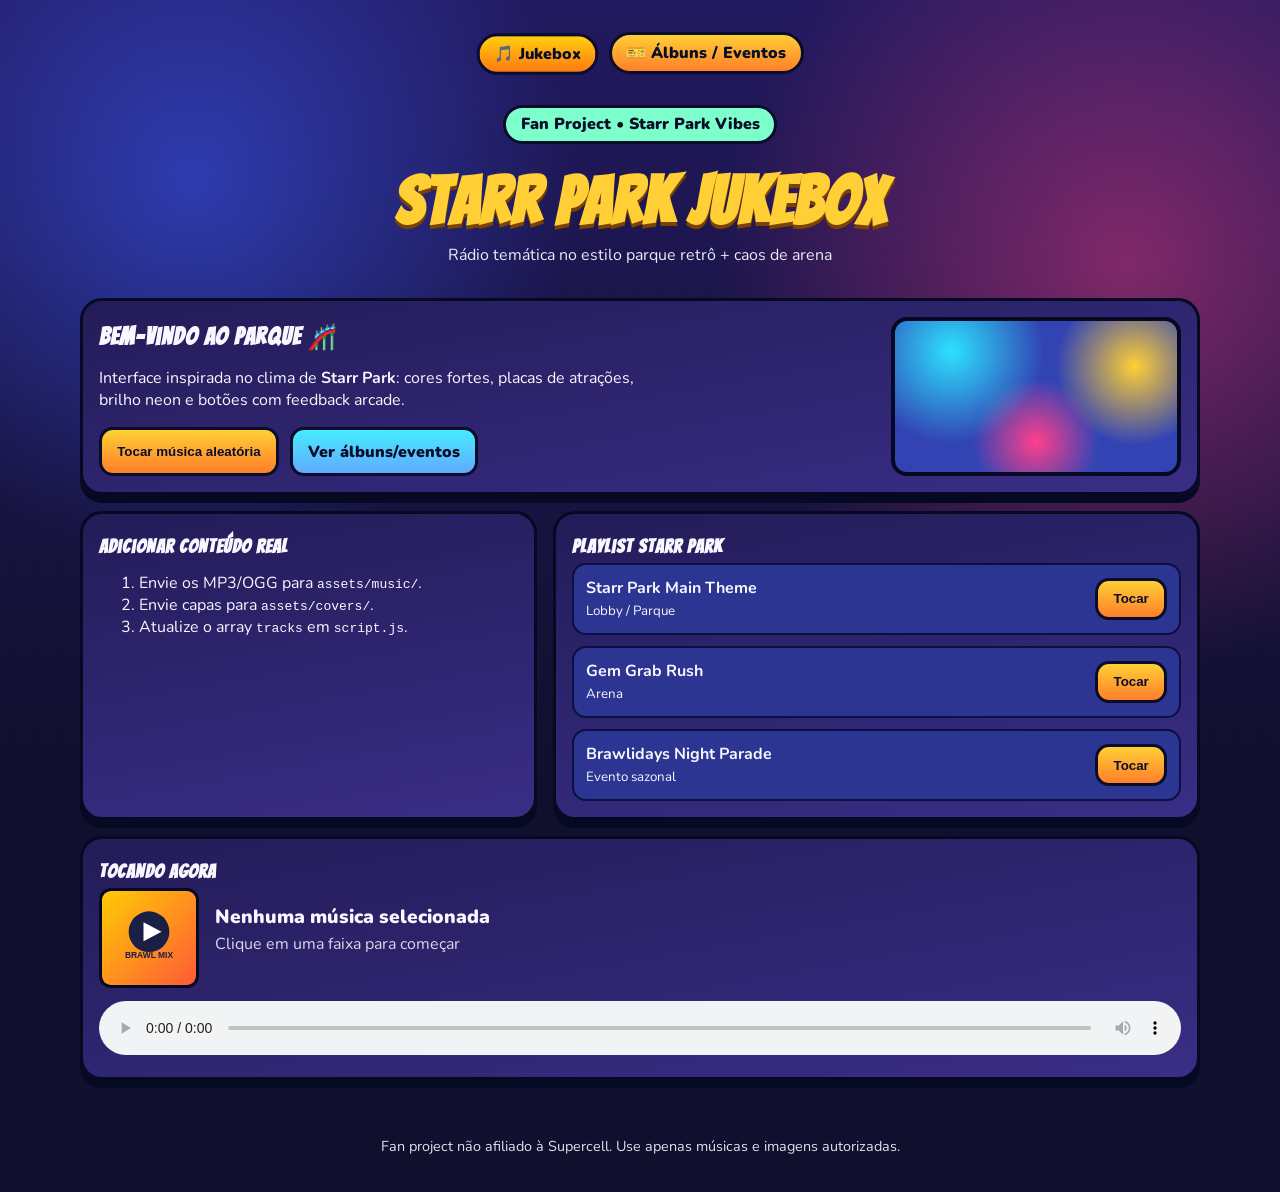
==== index.html @ b30a55af "Load tracks and albums from shared JSON data" ====
<!doctype html>
<html lang="pt-BR">
  <head>
    <meta charset="UTF-8" />
    <meta name="viewport" content="width=device-width, initial-scale=1.0" />
    <title>Starr Park Jukebox</title>
    <link rel="preconnect" href="https://fonts.googleapis.com" />
    <link rel="preconnect" href="https://fonts.gstatic.com" crossorigin />
    <link
      href="https://fonts.googleapis.com/css2?family=Bangers&family=Nunito:wght@500;700;900&display=swap"
      rel="stylesheet"
    />
    <link rel="stylesheet" href="styles.css" />
  </head>
  <body>
    <div class="noise-overlay" aria-hidden="true"></div>

    <header class="top-bar">
      <nav class="main-nav">
        <a class="nav-pill active" href="index.html">🎵 Jukebox</a>
        <a class="nav-pill" href="albums.html">🎫 Álbuns / Eventos</a>
      </nav>

      <p class="badge">Fan Project • Starr Park Vibes</p>
      <h1>Starr Park Jukebox</h1>
      <p class="subtitle">Rádio temática no estilo parque retrô + caos de arena</p>
    </header>

    <main class="layout">
      <section class="panel hero-panel">
        <div class="hero-copy">
          <h2>Bem-vindo ao parque 🎢</h2>
          <p>
            Interface inspirada no clima de <strong>Starr Park</strong>: cores fortes,
            placas de atrações, brilho neon e botões com feedback arcade.
          </p>
          <div class="hero-actions">
            <button id="randomTrackBtn" class="action-btn">Tocar música aleatória</button>
            <a href="albums.html" class="ghost-btn">Ver álbuns/eventos</a>
          </div>
        </div>
        <div class="hero-art" role="img" aria-label="Arte abstrata inspirada em parque temático"></div>
      </section>

      <section class="panel uploader-panel">
        <h3>Adicionar conteúdo real</h3>
        <ol>
          <li>Envie os MP3/OGG para <code>assets/music/</code>.</li>
          <li>Envie capas para <code>assets/covers/</code>.</li>
          <li>Atualize o array <code>tracks</code> em <code>script.js</code>.</li>
        </ol>
      </section>

      <section class="panel">
        <h3>Playlist Starr Park</h3>
        <div id="playlist" class="playlist"></div>
      </section>

      <section class="panel now-playing">
        <h3>Tocando agora</h3>
        <div class="current-track">
          <img id="cover" src="assets/covers/placeholder-cover.svg" alt="Capa da música" />
          <div>
            <p id="trackTitle" class="track-title">Nenhuma música selecionada</p>
            <p id="trackTheme" class="track-theme">Clique em uma faixa para começar</p>
          </div>
        </div>
        <audio id="audioPlayer" controls preload="metadata"></audio>
      </section>
    </main>

    <footer>
      <p>
        Fan project não afiliado à Supercell. Use apenas músicas e imagens autorizadas.
      </p>
    </footer>

    <script src="script.js"></script>
  </body>
</html>
---- styles.css ----
:root {
  --bg-dark: #110f2e;
  --bg-panel: #231c58;
  --bg-panel-alt: #3a2d86;
  --yellow: #ffcf35;
  --orange: #ff7f2a;
  --pink: #ff3f8b;
  --cyan: #45ecff;
  --text: #f8f7ff;
  --ink: #090d2a;
  --mint: #7dffcb;
}

* {
  box-sizing: border-box;
}

body {
  margin: 0;
  min-height: 100vh;
  font-family: "Nunito", sans-serif;
  color: var(--text);
  background:
    radial-gradient(circle at 15% 15%, #3c5cff88 0, transparent 26%),
    radial-gradient(circle at 88% 22%, #ff3f8b70 0, transparent 28%),
    linear-gradient(180deg, #22195f 0%, var(--bg-dark) 65%);
  position: relative;
}

.noise-overlay {
  position: fixed;
  inset: 0;
  background-image: radial-gradient(#ffffff14 1px, transparent 1px);
  background-size: 3px 3px;
  opacity: 0.18;
  pointer-events: none;
}

.top-bar {
  text-align: center;
  padding: 2rem 1rem 1rem;
  position: relative;
}

.main-nav {
  display: flex;
  justify-content: center;
  gap: 0.6rem;
  margin-bottom: 0.9rem;
}

.nav-pill {
  text-decoration: none;
  color: #081026;
  background: linear-gradient(180deg, var(--yellow), var(--orange));
  border: 3px solid var(--ink);
  border-radius: 999px;
  padding: 0.45rem 0.9rem;
  font-weight: 900;
  transform: translateY(0);
  transition: transform 140ms ease, filter 140ms ease;
}

.nav-pill:hover {
  transform: translateY(-2px) scale(1.02);
  filter: brightness(1.06);
}

.nav-pill:active,
.nav-pill.active {
  transform: translateY(1px) scale(0.99);
  filter: saturate(1.25);
}

.badge {
  display: inline-block;
  background: var(--mint);
  color: var(--ink);
  font-weight: 900;
  border-radius: 999px;
  padding: 0.35rem 0.9rem;
  border: 3px solid var(--ink);
}

h1,
h2,
h3 {
  font-family: "Bangers", cursive;
  letter-spacing: 1px;
  margin: 0.4rem 0;
}

h1 {
  font-size: clamp(2.5rem, 5.5vw, 4.2rem);
  color: var(--yellow);
  text-shadow: 0 4px 0 #7b4300;
}

.subtitle {
  margin: 0;
  opacity: 0.95;
}

.layout {
  width: min(1120px, 93vw);
  margin: 1rem auto 2rem;
  display: grid;
  grid-template-columns: repeat(12, minmax(0, 1fr));
  gap: 1rem;
  position: relative;
  z-index: 1;
}

.panel {
  background: linear-gradient(170deg, var(--bg-panel) 0%, var(--bg-panel-alt) 100%);
  border: 3px solid #060922;
  border-radius: 22px;
  box-shadow: 0 8px 0 #060922;
  padding: 1rem;
}

.hero-panel {
  grid-column: span 12;
  display: flex;
  justify-content: space-between;
  gap: 1rem;
}

.hero-actions {
  display: flex;
  gap: 0.7rem;
  flex-wrap: wrap;
}

.hero-copy {
  max-width: 560px;
}

.action-btn,
.ghost-btn,
.filter-btn,
.playlist-item button {
  border: 3px solid var(--ink);
  border-radius: 14px;
  cursor: pointer;
  font-weight: 900;
  transform: translateY(0);
  transition: transform 90ms ease, filter 120ms ease;
}

.action-btn,
.playlist-item button {
  background: linear-gradient(180deg, var(--yellow), var(--orange));
  color: var(--ink);
  padding: 0.65rem 0.95rem;
}

.ghost-btn {
  text-decoration: none;
  display: inline-flex;
  align-items: center;
  background: linear-gradient(180deg, var(--cyan), #63a9ff);
  color: var(--ink);
  padding: 0.65rem 0.95rem;
}

.action-btn:hover,
.ghost-btn:hover,
.filter-btn:hover,
.playlist-item button:hover {
  transform: translateY(-2px) scale(1.01);
  filter: brightness(1.06);
}

.action-btn:active,
.ghost-btn:active,
.filter-btn:active,
.playlist-item button:active {
  transform: translateY(2px) scale(0.98);
}

.hero-art {
  flex: 0 0 290px;
  border-radius: 16px;
  border: 4px solid #060922;
  background:
    radial-gradient(circle at 20% 20%, #2ce2ff 0, transparent 36%),
    radial-gradient(circle at 85% 30%, #ffcf35 0, transparent 30%),
    radial-gradient(circle at 50% 80%, #ff3f8b 0, transparent 34%),
    #3244b4;
  animation: pulseGlow 2.6s infinite ease-in-out;
}

@keyframes pulseGlow {
  0%,
  100% {
    box-shadow: 0 0 0 0 #ffcf3530;
  }
  50% {
    box-shadow: 0 0 0 8px #ffcf3500;
  }
}

.uploader-panel {
  grid-column: span 5;
}

.panel:nth-of-type(3) {
  grid-column: span 7;
}

.playlist {
  display: grid;
  gap: 0.7rem;
}

.playlist-item {
  border: 2px solid #0a1040;
  background: #2c3692;
  border-radius: 14px;
  padding: 0.75rem;
  display: flex;
  justify-content: space-between;
  align-items: center;
  gap: 1rem;
}

.now-playing {
  grid-column: span 12;
}

.current-track {
  display: flex;
  align-items: center;
  gap: 1rem;
  margin-bottom: 0.8rem;
}

.current-track img {
  width: 100px;
  height: 100px;
  object-fit: cover;
  border-radius: 12px;
  border: 3px solid #060922;
}

.track-title {
  margin: 0;
  font-size: 1.2rem;
  font-weight: 900;
}

.track-theme {
  margin-top: 0.2rem;
  opacity: 0.85;
}

.albums-layout {
  grid-template-columns: 1fr;
}

.filters {
  display: flex;
  flex-wrap: wrap;
  gap: 0.6rem;
}

.filter-btn {
  background: #2f3a93;
  color: var(--text);
  padding: 0.55rem 0.9rem;
}

.filter-btn.active {
  background: linear-gradient(180deg, var(--yellow), var(--orange));
  color: var(--ink);
}

.album-grid {
  display: grid;
  grid-template-columns: repeat(auto-fit, minmax(220px, 1fr));
  gap: 0.8rem;
}

.album-card {
  background: #2b358d;
  border: 2px solid #10174b;
  border-radius: 16px;
  padding: 0.8rem;
}

.album-tag {
  display: inline-block;
  background: #1ce8c0;
  color: #03122f;
  padding: 0.2rem 0.6rem;
  border-radius: 999px;
  font-size: 0.8rem;
  font-weight: 900;
}

audio {
  width: 100%;
}

footer {
  text-align: center;
  padding: 0.6rem 1rem 1.4rem;
  font-size: 0.9rem;
  opacity: 0.9;
  position: relative;
  z-index: 1;
}

@media (max-width: 860px) {
  .hero-panel,
  .uploader-panel,
  .panel:nth-of-type(3),
  .now-playing {
    grid-column: span 12;
  }

  .hero-panel {
    flex-direction: column;
  }

  .hero-art {
    min-height: 180px;
    width: 100%;
  }
}
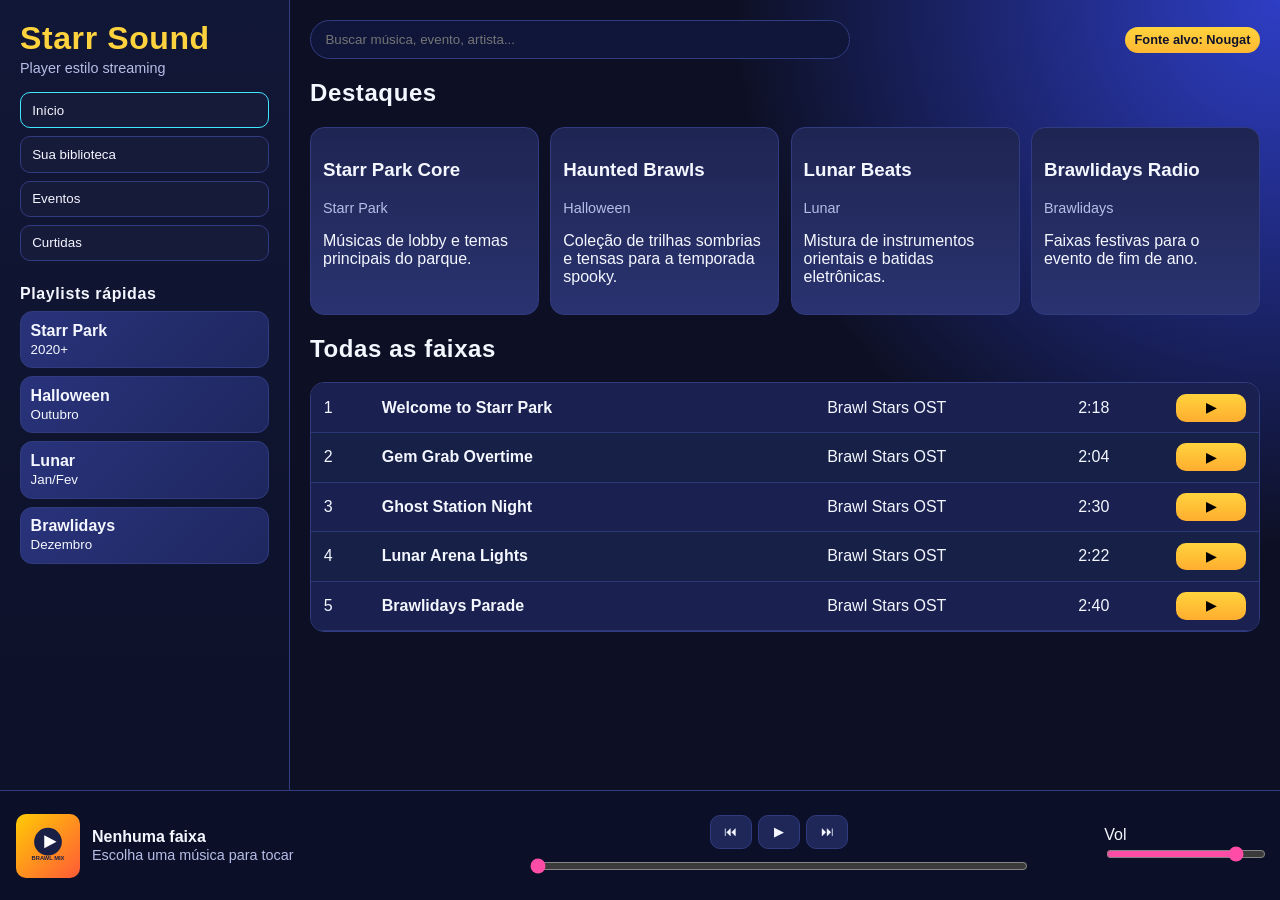
==== commit d81f002e: "Rebuild app as streaming-style player with JSON-driven catalog" ====
--- a/index.html
+++ b/index.html
@@ -3,76 +3,72 @@
   <head>
     <meta charset="UTF-8" />
     <meta name="viewport" content="width=device-width, initial-scale=1.0" />
-    <title>Starr Park Jukebox</title>
-    <link rel="preconnect" href="https://fonts.googleapis.com" />
-    <link rel="preconnect" href="https://fonts.gstatic.com" crossorigin />
-    <link
-      href="https://fonts.googleapis.com/css2?family=Bangers&family=Nunito:wght@500;700;900&display=swap"
-      rel="stylesheet"
-    />
+    <title>Starr Sound • Player</title>
     <link rel="stylesheet" href="styles.css" />
   </head>
   <body>
-    <div class="noise-overlay" aria-hidden="true"></div>
+    <div class="app-shell">
+      <aside class="sidebar">
+        <h1 class="brand">Starr Sound</h1>
+        <p class="muted">Player estilo streaming</p>
 
-    <header class="top-bar">
-      <nav class="main-nav">
-        <a class="nav-pill active" href="index.html">🎵 Jukebox</a>
-        <a class="nav-pill" href="albums.html">🎫 Álbuns / Eventos</a>
-      </nav>
+        <nav class="menu">
+          <button class="menu-btn active">Início</button>
+          <button class="menu-btn">Sua biblioteca</button>
+          <button class="menu-btn">Eventos</button>
+          <button class="menu-btn">Curtidas</button>
+        </nav>
 
-      <p class="badge">Fan Project • Starr Park Vibes</p>
-      <h1>Starr Park Jukebox</h1>
-      <p class="subtitle">Rádio temática no estilo parque retrô + caos de arena</p>
-    </header>
+        <section>
+          <h2 class="section-title">Playlists rápidas</h2>
+          <div id="quickPlaylists" class="quick-list"></div>
+        </section>
+      </aside>
 
-    <main class="layout">
-      <section class="panel hero-panel">
-        <div class="hero-copy">
-          <h2>Bem-vindo ao parque 🎢</h2>
-          <p>
-            Interface inspirada no clima de <strong>Starr Park</strong>: cores fortes,
-            placas de atrações, brilho neon e botões com feedback arcade.
-          </p>
-          <div class="hero-actions">
-            <button id="randomTrackBtn" class="action-btn">Tocar música aleatória</button>
-            <a href="albums.html" class="ghost-btn">Ver álbuns/eventos</a>
-          </div>
+      <main class="content">
+        <header class="topbar">
+          <input id="searchInput" class="search" type="search" placeholder="Buscar música, evento, artista..." />
+          <span class="tag">Fonte alvo: Nougat</span>
+        </header>
+
+        <section>
+          <h2>Destaques</h2>
+          <div id="highlightGrid" class="highlight-grid"></div>
+        </section>
+
+        <section>
+          <h2>Todas as faixas</h2>
+          <div id="tracksTable" class="tracks-table"></div>
+        </section>
+      </main>
+    </div>
+
+    <footer class="playerbar">
+      <div class="nowplaying">
+        <img id="coverImage" src="assets/covers/placeholder-cover.svg" alt="Capa" />
+        <div>
+          <p id="nowTitle">Nenhuma faixa</p>
+          <p id="nowMeta" class="muted">Escolha uma música para tocar</p>
         </div>
-        <div class="hero-art" role="img" aria-label="Arte abstrata inspirada em parque temático"></div>
-      </section>
+      </div>
 
-      <section class="panel uploader-panel">
-        <h3>Adicionar conteúdo real</h3>
-        <ol>
-          <li>Envie os MP3/OGG para <code>assets/music/</code>.</li>
-          <li>Envie capas para <code>assets/covers/</code>.</li>
-          <li>Atualize o array <code>tracks</code> em <code>script.js</code>.</li>
-        </ol>
-      </section>
+      <div class="center-controls">
+        <div class="buttons">
+          <button id="prevBtn">⏮</button>
+          <button id="playPauseBtn">▶</button>
+          <button id="nextBtn">⏭</button>
+        </div>
+        <input id="seekbar" type="range" min="0" max="100" value="0" />
+      </div>
 
-      <section class="panel">
-        <h3>Playlist Starr Park</h3>
-        <div id="playlist" class="playlist"></div>
-      </section>
+      <div class="extra-controls">
+        <label>
+          Vol
+          <input id="volume" type="range" min="0" max="1" step="0.01" value="0.85" />
+        </label>
+      </div>
 
-      <section class="panel now-playing">
-        <h3>Tocando agora</h3>
-        <div class="current-track">
-          <img id="cover" src="assets/covers/placeholder-cover.svg" alt="Capa da música" />
-          <div>
-            <p id="trackTitle" class="track-title">Nenhuma música selecionada</p>
-            <p id="trackTheme" class="track-theme">Clique em uma faixa para começar</p>
-          </div>
-        </div>
-        <audio id="audioPlayer" controls preload="metadata"></audio>
-      </section>
-    </main>
-
-    <footer>
-      <p>
-        Fan project não afiliado à Supercell. Use apenas músicas e imagens autorizadas.
-      </p>
+      <audio id="audio" preload="metadata"></audio>
     </footer>
 
     <script src="script.js"></script>
--- a/styles.css
+++ b/styles.css
@@ -1,331 +1,169 @@
-:root {
-  --bg-dark: #110f2e;
-  --bg-panel: #231c58;
-  --bg-panel-alt: #3a2d86;
-  --yellow: #ffcf35;
-  --orange: #ff7f2a;
-  --pink: #ff3f8b;
-  --cyan: #45ecff;
-  --text: #f8f7ff;
-  --ink: #090d2a;
-  --mint: #7dffcb;
+@font-face {
+  font-family: "Nougat";
+  src: local("Nougat");
+  font-display: swap;
 }
 
-* {
-  box-sizing: border-box;
+:root {
+  --bg: #0d1024;
+  --bg-soft: #171b3a;
+  --panel: #1f2552;
+  --panel-2: #2a3370;
+  --line: #313b80;
+  --txt: #f4f7ff;
+  --muted: #b6bde7;
+  --yellow: #ffd33d;
+  --cyan: #3fe7ff;
+  --pink: #ff4ca6;
 }
+
+* { box-sizing: border-box; }
 
 body {
   margin: 0;
-  min-height: 100vh;
-  font-family: "Nunito", sans-serif;
-  color: var(--text);
-  background:
-    radial-gradient(circle at 15% 15%, #3c5cff88 0, transparent 26%),
-    radial-gradient(circle at 88% 22%, #ff3f8b70 0, transparent 28%),
-    linear-gradient(180deg, #22195f 0%, var(--bg-dark) 65%);
-  position: relative;
+  font-family: "Nunito", "Segoe UI", sans-serif;
+  color: var(--txt);
+  background: radial-gradient(circle at top right, #2e3ec6 0, transparent 35%), var(--bg);
 }
 
-.noise-overlay {
-  position: fixed;
-  inset: 0;
-  background-image: radial-gradient(#ffffff14 1px, transparent 1px);
-  background-size: 3px 3px;
-  opacity: 0.18;
-  pointer-events: none;
+h1, h2, .brand {
+  font-family: "Nougat", "Bangers", "Impact", sans-serif;
+  letter-spacing: 0.6px;
 }
 
-.top-bar {
-  text-align: center;
-  padding: 2rem 1rem 1rem;
-  position: relative;
+.app-shell {
+  min-height: calc(100vh - 110px);
+  display: grid;
+  grid-template-columns: 290px 1fr;
 }
 
-.main-nav {
-  display: flex;
-  justify-content: center;
-  gap: 0.6rem;
-  margin-bottom: 0.9rem;
+.sidebar {
+  border-right: 1px solid var(--line);
+  padding: 1.25rem;
+  background: linear-gradient(180deg, #111736, #0d1129);
 }
 
-.nav-pill {
-  text-decoration: none;
-  color: #081026;
-  background: linear-gradient(180deg, var(--yellow), var(--orange));
-  border: 3px solid var(--ink);
-  border-radius: 999px;
-  padding: 0.45rem 0.9rem;
-  font-weight: 900;
-  transform: translateY(0);
-  transition: transform 140ms ease, filter 140ms ease;
+.brand { margin: 0; font-size: 2rem; color: var(--yellow); }
+.muted { margin: .2rem 0 0; color: var(--muted); font-size: .9rem; }
+
+.menu { margin: 1rem 0 1.5rem; display: grid; gap: .5rem; }
+.menu-btn {
+  text-align: left;
+  background: var(--bg-soft);
+  color: var(--txt);
+  border: 1px solid var(--line);
+  padding: .6rem .7rem;
+  border-radius: 10px;
+  cursor: pointer;
+  transition: transform .12s ease, background .12s ease;
+}
+.menu-btn:hover { transform: translateX(4px); background: #222a5d; }
+.menu-btn.active { border-color: var(--cyan); }
+
+.section-title { font-size: 1rem; margin: 0 0 .5rem; }
+.quick-list { display: grid; gap: .5rem; }
+.quick-item {
+  background: linear-gradient(135deg, #29337b, #1f275f);
+  border: 1px solid var(--line);
+  border-radius: 12px;
+  padding: .6rem;
 }
 
-.nav-pill:hover {
-  transform: translateY(-2px) scale(1.02);
-  filter: brightness(1.06);
+.content { padding: 1.25rem; }
+.topbar { display: flex; justify-content: space-between; gap: .8rem; align-items: center; }
+.search {
+  width: min(540px, 100%);
+  padding: .7rem .9rem;
+  border-radius: 999px;
+  border: 1px solid var(--line);
+  background: #10163a;
+  color: var(--txt);
+}
+.tag {
+  font-size: .8rem;
+  color: #10122c;
+  background: linear-gradient(180deg, var(--yellow), #ffb833);
+  border-radius: 999px;
+  padding: .35rem .6rem;
+  font-weight: 900;
 }
 
-.nav-pill:active,
-.nav-pill.active {
-  transform: translateY(1px) scale(0.99);
-  filter: saturate(1.25);
+.highlight-grid {
+  margin-top: .7rem;
+  display: grid;
+  grid-template-columns: repeat(auto-fit, minmax(170px, 1fr));
+  gap: .7rem;
+}
+.highlight-card {
+  border: 1px solid var(--line);
+  border-radius: 14px;
+  padding: .75rem;
+  background: linear-gradient(180deg, var(--panel), var(--panel-2));
+  transform: translateY(0);
+  transition: transform .12s ease, filter .12s ease;
+  cursor: pointer;
+}
+.highlight-card:hover { transform: translateY(-3px); filter: brightness(1.06); }
+
+.tracks-table {
+  margin-top: .7rem;
+  border: 1px solid var(--line);
+  border-radius: 14px;
+  overflow: hidden;
+}
+.track-row {
+  display: grid;
+  grid-template-columns: 50px 1.8fr 1fr 90px 70px;
+  gap: .5rem;
+  align-items: center;
+  padding: .65rem .8rem;
+  background: #1a2150;
+  border-bottom: 1px solid #2c3775;
+}
+.track-row:nth-child(even) { background: #172047; }
+.track-row button {
+  background: linear-gradient(180deg, var(--yellow), #ffad2f);
+  border: 0;
+  border-radius: 10px;
+  padding: .4rem .5rem;
+  font-weight: 900;
+  cursor: pointer;
 }
 
-.badge {
-  display: inline-block;
-  background: var(--mint);
-  color: var(--ink);
-  font-weight: 900;
-  border-radius: 999px;
-  padding: 0.35rem 0.9rem;
-  border: 3px solid var(--ink);
-}
-
-h1,
-h2,
-h3 {
-  font-family: "Bangers", cursive;
-  letter-spacing: 1px;
-  margin: 0.4rem 0;
-}
-
-h1 {
-  font-size: clamp(2.5rem, 5.5vw, 4.2rem);
-  color: var(--yellow);
-  text-shadow: 0 4px 0 #7b4300;
-}
-
-.subtitle {
-  margin: 0;
-  opacity: 0.95;
-}
-
-.layout {
-  width: min(1120px, 93vw);
-  margin: 1rem auto 2rem;
+.playerbar {
+  height: 110px;
+  padding: .7rem 1rem;
+  border-top: 1px solid var(--line);
+  background: #0b1028;
   display: grid;
-  grid-template-columns: repeat(12, minmax(0, 1fr));
-  gap: 1rem;
-  position: relative;
-  z-index: 1;
-}
-
-.panel {
-  background: linear-gradient(170deg, var(--bg-panel) 0%, var(--bg-panel-alt) 100%);
-  border: 3px solid #060922;
-  border-radius: 22px;
-  box-shadow: 0 8px 0 #060922;
-  padding: 1rem;
-}
-
-.hero-panel {
-  grid-column: span 12;
-  display: flex;
-  justify-content: space-between;
-  gap: 1rem;
-}
-
-.hero-actions {
-  display: flex;
-  gap: 0.7rem;
-  flex-wrap: wrap;
-}
-
-.hero-copy {
-  max-width: 560px;
-}
-
-.action-btn,
-.ghost-btn,
-.filter-btn,
-.playlist-item button {
-  border: 3px solid var(--ink);
-  border-radius: 14px;
-  cursor: pointer;
-  font-weight: 900;
-  transform: translateY(0);
-  transition: transform 90ms ease, filter 120ms ease;
-}
-
-.action-btn,
-.playlist-item button {
-  background: linear-gradient(180deg, var(--yellow), var(--orange));
-  color: var(--ink);
-  padding: 0.65rem 0.95rem;
-}
-
-.ghost-btn {
-  text-decoration: none;
-  display: inline-flex;
-  align-items: center;
-  background: linear-gradient(180deg, var(--cyan), #63a9ff);
-  color: var(--ink);
-  padding: 0.65rem 0.95rem;
-}
-
-.action-btn:hover,
-.ghost-btn:hover,
-.filter-btn:hover,
-.playlist-item button:hover {
-  transform: translateY(-2px) scale(1.01);
-  filter: brightness(1.06);
-}
-
-.action-btn:active,
-.ghost-btn:active,
-.filter-btn:active,
-.playlist-item button:active {
-  transform: translateY(2px) scale(0.98);
-}
-
-.hero-art {
-  flex: 0 0 290px;
-  border-radius: 16px;
-  border: 4px solid #060922;
-  background:
-    radial-gradient(circle at 20% 20%, #2ce2ff 0, transparent 36%),
-    radial-gradient(circle at 85% 30%, #ffcf35 0, transparent 30%),
-    radial-gradient(circle at 50% 80%, #ff3f8b 0, transparent 34%),
-    #3244b4;
-  animation: pulseGlow 2.6s infinite ease-in-out;
-}
-
-@keyframes pulseGlow {
-  0%,
-  100% {
-    box-shadow: 0 0 0 0 #ffcf3530;
-  }
-  50% {
-    box-shadow: 0 0 0 8px #ffcf3500;
-  }
-}
-
-.uploader-panel {
-  grid-column: span 5;
-}
-
-.panel:nth-of-type(3) {
-  grid-column: span 7;
-}
-
-.playlist {
-  display: grid;
-  gap: 0.7rem;
-}
-
-.playlist-item {
-  border: 2px solid #0a1040;
-  background: #2c3692;
-  border-radius: 14px;
-  padding: 0.75rem;
-  display: flex;
-  justify-content: space-between;
+  grid-template-columns: 1fr 1fr 220px;
   align-items: center;
   gap: 1rem;
 }
+.nowplaying { display: flex; align-items: center; gap: .75rem; }
+.nowplaying img { width: 64px; height: 64px; border-radius: 10px; object-fit: cover; }
+#nowTitle { margin: 0; font-weight: 900; }
+#nowMeta { margin: .1rem 0 0; }
 
-.now-playing {
-  grid-column: span 12;
+.center-controls { display: grid; gap: .45rem; justify-items: center; }
+.buttons { display: flex; gap: .4rem; }
+.buttons button {
+  border: 1px solid var(--line);
+  background: #1e2758;
+  color: var(--txt);
+  border-radius: 10px;
+  min-width: 42px;
+  min-height: 34px;
+  cursor: pointer;
 }
+.buttons button:hover { background: #2a3674; }
 
-.current-track {
-  display: flex;
-  align-items: center;
-  gap: 1rem;
-  margin-bottom: 0.8rem;
+input[type="range"] { width: 100%; accent-color: var(--pink); }
+.extra-controls { justify-self: end; }
+
+@media (max-width: 980px) {
+  .app-shell { grid-template-columns: 1fr; }
+  .sidebar { border-right: 0; border-bottom: 1px solid var(--line); }
+  .playerbar { grid-template-columns: 1fr; height: auto; }
+  .track-row { grid-template-columns: 40px 1.5fr 1fr 70px 60px; font-size: .9rem; }
 }
-
-.current-track img {
-  width: 100px;
-  height: 100px;
-  object-fit: cover;
-  border-radius: 12px;
-  border: 3px solid #060922;
-}
-
-.track-title {
-  margin: 0;
-  font-size: 1.2rem;
-  font-weight: 900;
-}
-
-.track-theme {
-  margin-top: 0.2rem;
-  opacity: 0.85;
-}
-
-.albums-layout {
-  grid-template-columns: 1fr;
-}
-
-.filters {
-  display: flex;
-  flex-wrap: wrap;
-  gap: 0.6rem;
-}
-
-.filter-btn {
-  background: #2f3a93;
-  color: var(--text);
-  padding: 0.55rem 0.9rem;
-}
-
-.filter-btn.active {
-  background: linear-gradient(180deg, var(--yellow), var(--orange));
-  color: var(--ink);
-}
-
-.album-grid {
-  display: grid;
-  grid-template-columns: repeat(auto-fit, minmax(220px, 1fr));
-  gap: 0.8rem;
-}
-
-.album-card {
-  background: #2b358d;
-  border: 2px solid #10174b;
-  border-radius: 16px;
-  padding: 0.8rem;
-}
-
-.album-tag {
-  display: inline-block;
-  background: #1ce8c0;
-  color: #03122f;
-  padding: 0.2rem 0.6rem;
-  border-radius: 999px;
-  font-size: 0.8rem;
-  font-weight: 900;
-}
-
-audio {
-  width: 100%;
-}
-
-footer {
-  text-align: center;
-  padding: 0.6rem 1rem 1.4rem;
-  font-size: 0.9rem;
-  opacity: 0.9;
-  position: relative;
-  z-index: 1;
-}
-
-@media (max-width: 860px) {
-  .hero-panel,
-  .uploader-panel,
-  .panel:nth-of-type(3),
-  .now-playing {
-    grid-column: span 12;
-  }
-
-  .hero-panel {
-    flex-direction: column;
-  }
-
-  .hero-art {
-    min-height: 180px;
-    width: 100%;
-  }
-}
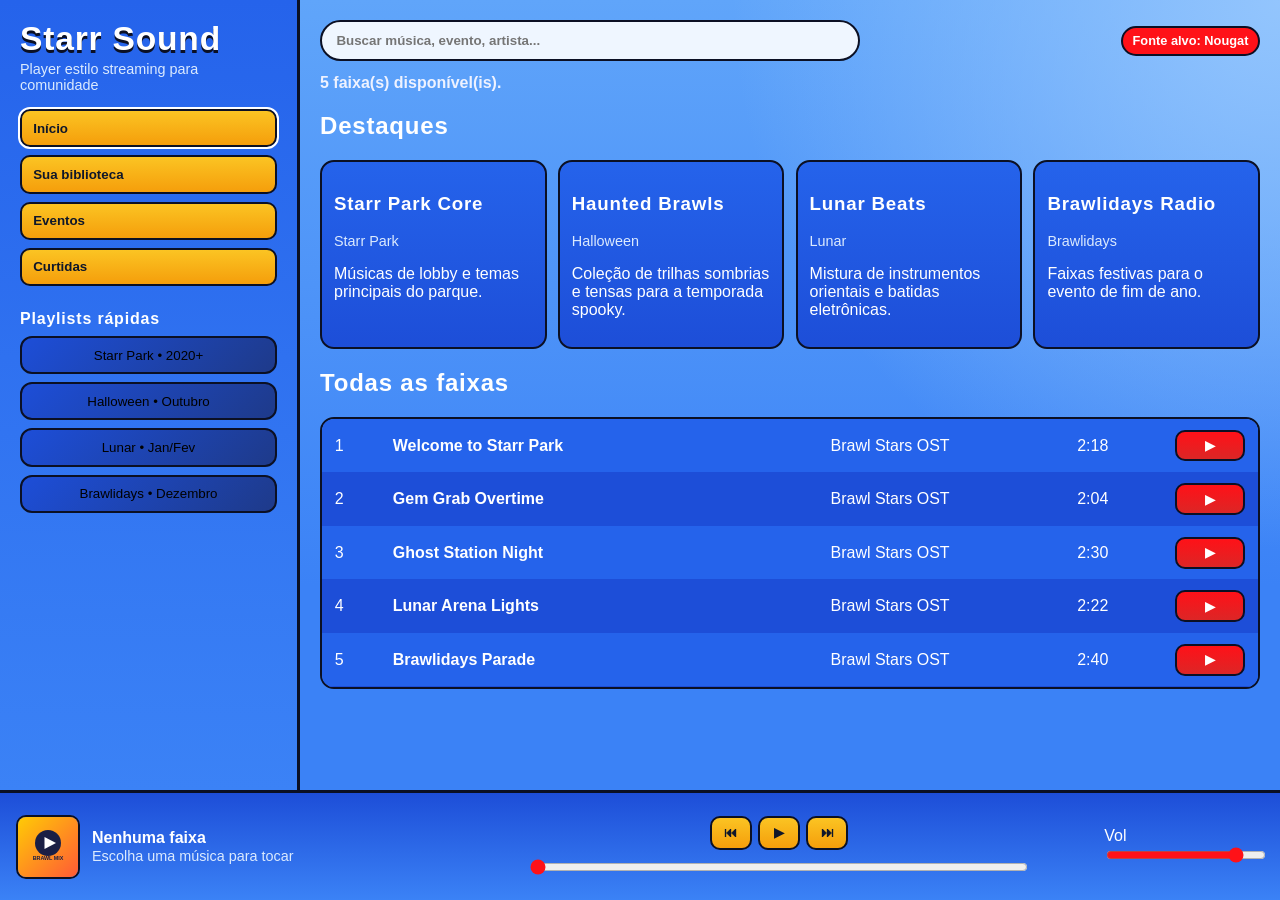
==== commit a87b0d2a: "Harden player UX for public-facing accessibility and safety" ====
--- a/index.html
+++ b/index.html
@@ -3,49 +3,62 @@
   <head>
     <meta charset="UTF-8" />
     <meta name="viewport" content="width=device-width, initial-scale=1.0" />
+    <meta name="description" content="Starr Sound: player de músicas inspirado em Brawl Stars com busca, playlists e player completo." />
+    <meta name="theme-color" content="#3B82F6" />
     <title>Starr Sound • Player</title>
     <link rel="stylesheet" href="styles.css" />
   </head>
   <body>
+    <a class="skip-link" href="#conteudo">Pular para conteúdo principal</a>
+
     <div class="app-shell">
-      <aside class="sidebar">
+      <aside class="sidebar" aria-label="Navegação lateral">
         <h1 class="brand">Starr Sound</h1>
-        <p class="muted">Player estilo streaming</p>
+        <p class="muted">Player estilo streaming para comunidade</p>
 
-        <nav class="menu">
-          <button class="menu-btn active">Início</button>
-          <button class="menu-btn">Sua biblioteca</button>
-          <button class="menu-btn">Eventos</button>
-          <button class="menu-btn">Curtidas</button>
+        <nav class="menu" aria-label="Menu principal">
+          <button class="menu-btn active" type="button">Início</button>
+          <button class="menu-btn" type="button">Sua biblioteca</button>
+          <button class="menu-btn" type="button">Eventos</button>
+          <button class="menu-btn" type="button">Curtidas</button>
         </nav>
 
         <section>
           <h2 class="section-title">Playlists rápidas</h2>
-          <div id="quickPlaylists" class="quick-list"></div>
+          <div id="quickPlaylists" class="quick-list" aria-live="polite"></div>
         </section>
       </aside>
 
-      <main class="content">
+      <main id="conteudo" class="content">
         <header class="topbar">
-          <input id="searchInput" class="search" type="search" placeholder="Buscar música, evento, artista..." />
+          <label class="sr-only" for="searchInput">Buscar música, evento ou artista</label>
+          <input
+            id="searchInput"
+            class="search"
+            type="search"
+            placeholder="Buscar música, evento, artista..."
+            autocomplete="off"
+          />
           <span class="tag">Fonte alvo: Nougat</span>
         </header>
 
-        <section>
-          <h2>Destaques</h2>
+        <p id="statusMessage" class="status" role="status" aria-live="polite">Carregando catálogo...</p>
+
+        <section aria-labelledby="destaques-title">
+          <h2 id="destaques-title">Destaques</h2>
           <div id="highlightGrid" class="highlight-grid"></div>
         </section>
 
-        <section>
-          <h2>Todas as faixas</h2>
-          <div id="tracksTable" class="tracks-table"></div>
+        <section aria-labelledby="tracks-title">
+          <h2 id="tracks-title">Todas as faixas</h2>
+          <div id="tracksTable" class="tracks-table" role="list"></div>
         </section>
       </main>
     </div>
 
-    <footer class="playerbar">
+    <footer class="playerbar" aria-label="Player de música">
       <div class="nowplaying">
-        <img id="coverImage" src="assets/covers/placeholder-cover.svg" alt="Capa" />
+        <img id="coverImage" src="assets/covers/placeholder-cover.svg" alt="Capa da faixa atual" />
         <div>
           <p id="nowTitle">Nenhuma faixa</p>
           <p id="nowMeta" class="muted">Escolha uma música para tocar</p>
@@ -54,18 +67,17 @@
 
       <div class="center-controls">
         <div class="buttons">
-          <button id="prevBtn">⏮</button>
-          <button id="playPauseBtn">▶</button>
-          <button id="nextBtn">⏭</button>
+          <button id="prevBtn" type="button" aria-label="Faixa anterior">⏮</button>
+          <button id="playPauseBtn" type="button" aria-label="Reproduzir ou pausar">▶</button>
+          <button id="nextBtn" type="button" aria-label="Próxima faixa">⏭</button>
         </div>
+        <label class="sr-only" for="seekbar">Progresso da música</label>
         <input id="seekbar" type="range" min="0" max="100" value="0" />
       </div>
 
       <div class="extra-controls">
-        <label>
-          Vol
-          <input id="volume" type="range" min="0" max="1" step="0.01" value="0.85" />
-        </label>
+        <label for="volume">Vol</label>
+        <input id="volume" type="range" min="0" max="1" step="0.01" value="0.85" />
       </div>
 
       <audio id="audio" preload="metadata"></audio>
--- a/styles.css
+++ b/styles.css
@@ -5,16 +5,14 @@
 }
 
 :root {
-  --bg: #0d1024;
-  --bg-soft: #171b3a;
-  --panel: #1f2552;
-  --panel-2: #2a3370;
-  --line: #313b80;
-  --txt: #f4f7ff;
-  --muted: #b6bde7;
-  --yellow: #ffd33d;
-  --cyan: #3fe7ff;
-  --pink: #ff4ca6;
+  --brawl-blue-black: #3b82f6;
+  --brawl-red: #ff1118;
+  --brawl-yellow: #fbc423;
+  --brawl-white: #ffffff;
+  --brawl-deep: #0f172a;
+  --line: #0b1024;
+  --txt: #ffffff;
+  --muted: #dbeafe;
 }
 
 * { box-sizing: border-box; }
@@ -23,50 +21,60 @@
   margin: 0;
   font-family: "Nunito", "Segoe UI", sans-serif;
   color: var(--txt);
-  background: radial-gradient(circle at top right, #2e3ec6 0, transparent 35%), var(--bg);
-}
-
-h1, h2, .brand {
+  background:
+    radial-gradient(circle at top right, #93c5fd 0, transparent 35%),
+    linear-gradient(180deg, #60a5fa 0%, var(--brawl-blue-black) 65%);
+}
+
+h1, h2, h3, .brand {
   font-family: "Nougat", "Bangers", "Impact", sans-serif;
-  letter-spacing: 0.6px;
+  letter-spacing: 0.8px;
 }
 
 .app-shell {
   min-height: calc(100vh - 110px);
   display: grid;
-  grid-template-columns: 290px 1fr;
+  grid-template-columns: 300px 1fr;
 }
 
 .sidebar {
-  border-right: 1px solid var(--line);
+  border-right: 3px solid var(--line);
   padding: 1.25rem;
-  background: linear-gradient(180deg, #111736, #0d1129);
-}
-
-.brand { margin: 0; font-size: 2rem; color: var(--yellow); }
+  background: linear-gradient(180deg, #2563eb, var(--brawl-blue-black));
+}
+
+.brand {
+  margin: 0;
+  font-size: 2.1rem;
+  color: var(--brawl-white);
+  text-shadow: 0 3px 0 var(--line);
+}
+
 .muted { margin: .2rem 0 0; color: var(--muted); font-size: .9rem; }
 
 .menu { margin: 1rem 0 1.5rem; display: grid; gap: .5rem; }
 .menu-btn {
   text-align: left;
-  background: var(--bg-soft);
-  color: var(--txt);
-  border: 1px solid var(--line);
+  background: linear-gradient(180deg, var(--brawl-yellow), #f59e0b);
+  color: var(--brawl-deep);
+  border: 2px solid var(--line);
   padding: .6rem .7rem;
   border-radius: 10px;
-  cursor: pointer;
-  transition: transform .12s ease, background .12s ease;
-}
-.menu-btn:hover { transform: translateX(4px); background: #222a5d; }
-.menu-btn.active { border-color: var(--cyan); }
+  font-weight: 900;
+  cursor: pointer;
+  transition: transform .12s ease, filter .12s ease;
+}
+.menu-btn:hover { transform: translateX(4px); filter: brightness(1.05); }
+.menu-btn.active { outline: 2px solid var(--brawl-white); }
 
 .section-title { font-size: 1rem; margin: 0 0 .5rem; }
 .quick-list { display: grid; gap: .5rem; }
 .quick-item {
-  background: linear-gradient(135deg, #29337b, #1f275f);
-  border: 1px solid var(--line);
+  background: linear-gradient(135deg, #1d4ed8, #1e3a8a);
+  border: 2px solid var(--line);
   border-radius: 12px;
   padding: .6rem;
+  cursor: pointer;
 }
 
 .content { padding: 1.25rem; }
@@ -75,14 +83,16 @@
   width: min(540px, 100%);
   padding: .7rem .9rem;
   border-radius: 999px;
-  border: 1px solid var(--line);
-  background: #10163a;
-  color: var(--txt);
+  border: 2px solid var(--line);
+  background: #eff6ff;
+  color: #111827;
+  font-weight: 700;
 }
 .tag {
   font-size: .8rem;
-  color: #10122c;
-  background: linear-gradient(180deg, var(--yellow), #ffb833);
+  color: var(--brawl-white);
+  background: var(--brawl-red);
+  border: 2px solid var(--line);
   border-radius: 999px;
   padding: .35rem .6rem;
   font-weight: 900;
@@ -95,19 +105,19 @@
   gap: .7rem;
 }
 .highlight-card {
-  border: 1px solid var(--line);
+  border: 2px solid var(--line);
   border-radius: 14px;
   padding: .75rem;
-  background: linear-gradient(180deg, var(--panel), var(--panel-2));
+  background: linear-gradient(180deg, #2563eb, #1d4ed8);
   transform: translateY(0);
   transition: transform .12s ease, filter .12s ease;
   cursor: pointer;
 }
-.highlight-card:hover { transform: translateY(-3px); filter: brightness(1.06); }
+.highlight-card:hover { transform: translateY(-3px); filter: brightness(1.08); }
 
 .tracks-table {
   margin-top: .7rem;
-  border: 1px solid var(--line);
+  border: 2px solid var(--line);
   border-radius: 14px;
   overflow: hidden;
 }
@@ -117,13 +127,14 @@
   gap: .5rem;
   align-items: center;
   padding: .65rem .8rem;
-  background: #1a2150;
-  border-bottom: 1px solid #2c3775;
-}
-.track-row:nth-child(even) { background: #172047; }
+  background: #2563eb;
+  border-bottom: 1px solid #1d4ed8;
+}
+.track-row:nth-child(even) { background: #1d4ed8; }
 .track-row button {
-  background: linear-gradient(180deg, var(--yellow), #ffad2f);
-  border: 0;
+  background: linear-gradient(180deg, var(--brawl-red), #dc2626);
+  color: var(--brawl-white);
+  border: 2px solid var(--line);
   border-radius: 10px;
   padding: .4rem .5rem;
   font-weight: 900;
@@ -133,37 +144,99 @@
 .playerbar {
   height: 110px;
   padding: .7rem 1rem;
-  border-top: 1px solid var(--line);
-  background: #0b1028;
+  border-top: 3px solid var(--line);
+  background: linear-gradient(180deg, #1d4ed8, var(--brawl-blue-black));
   display: grid;
   grid-template-columns: 1fr 1fr 220px;
   align-items: center;
   gap: 1rem;
 }
 .nowplaying { display: flex; align-items: center; gap: .75rem; }
-.nowplaying img { width: 64px; height: 64px; border-radius: 10px; object-fit: cover; }
+.nowplaying img {
+  width: 64px;
+  height: 64px;
+  border-radius: 10px;
+  border: 2px solid var(--line);
+  object-fit: cover;
+}
 #nowTitle { margin: 0; font-weight: 900; }
 #nowMeta { margin: .1rem 0 0; }
 
 .center-controls { display: grid; gap: .45rem; justify-items: center; }
 .buttons { display: flex; gap: .4rem; }
 .buttons button {
-  border: 1px solid var(--line);
-  background: #1e2758;
-  color: var(--txt);
+  border: 2px solid var(--line);
+  background: linear-gradient(180deg, var(--brawl-yellow), #f59e0b);
+  color: var(--brawl-deep);
   border-radius: 10px;
   min-width: 42px;
   min-height: 34px;
-  cursor: pointer;
-}
-.buttons button:hover { background: #2a3674; }
-
-input[type="range"] { width: 100%; accent-color: var(--pink); }
+  font-weight: 900;
+  cursor: pointer;
+}
+.buttons button:hover { filter: brightness(1.05); }
+
+input[type="range"] { width: 100%; accent-color: var(--brawl-red); }
 .extra-controls { justify-self: end; }
 
 @media (max-width: 980px) {
   .app-shell { grid-template-columns: 1fr; }
-  .sidebar { border-right: 0; border-bottom: 1px solid var(--line); }
+  .sidebar { border-right: 0; border-bottom: 3px solid var(--line); }
   .playerbar { grid-template-columns: 1fr; height: auto; }
   .track-row { grid-template-columns: 40px 1.5fr 1fr 70px 60px; font-size: .9rem; }
 }
+
+
+.skip-link {
+  position: absolute;
+  left: -9999px;
+  top: 0;
+  background: #111827;
+  color: #fff;
+  padding: .5rem .75rem;
+  z-index: 9999;
+}
+
+.skip-link:focus {
+  left: 10px;
+  top: 10px;
+}
+
+.sr-only {
+  position: absolute;
+  width: 1px;
+  height: 1px;
+  padding: 0;
+  margin: -1px;
+  overflow: hidden;
+  clip: rect(0, 0, 0, 0);
+  white-space: nowrap;
+  border: 0;
+}
+
+.status {
+  margin: .8rem 0 0;
+  color: #eef2ff;
+  font-weight: 700;
+}
+
+.status.error {
+  color: #fee2e2;
+}
+
+.quick-item:focus-visible,
+.menu-btn:focus-visible,
+.track-row button:focus-visible,
+.buttons button:focus-visible,
+.search:focus-visible {
+  outline: 3px solid #ffffff;
+  outline-offset: 2px;
+}
+
+@media (prefers-reduced-motion: reduce) {
+  * {
+    transition: none !important;
+    animation: none !important;
+    scroll-behavior: auto !important;
+  }
+}
